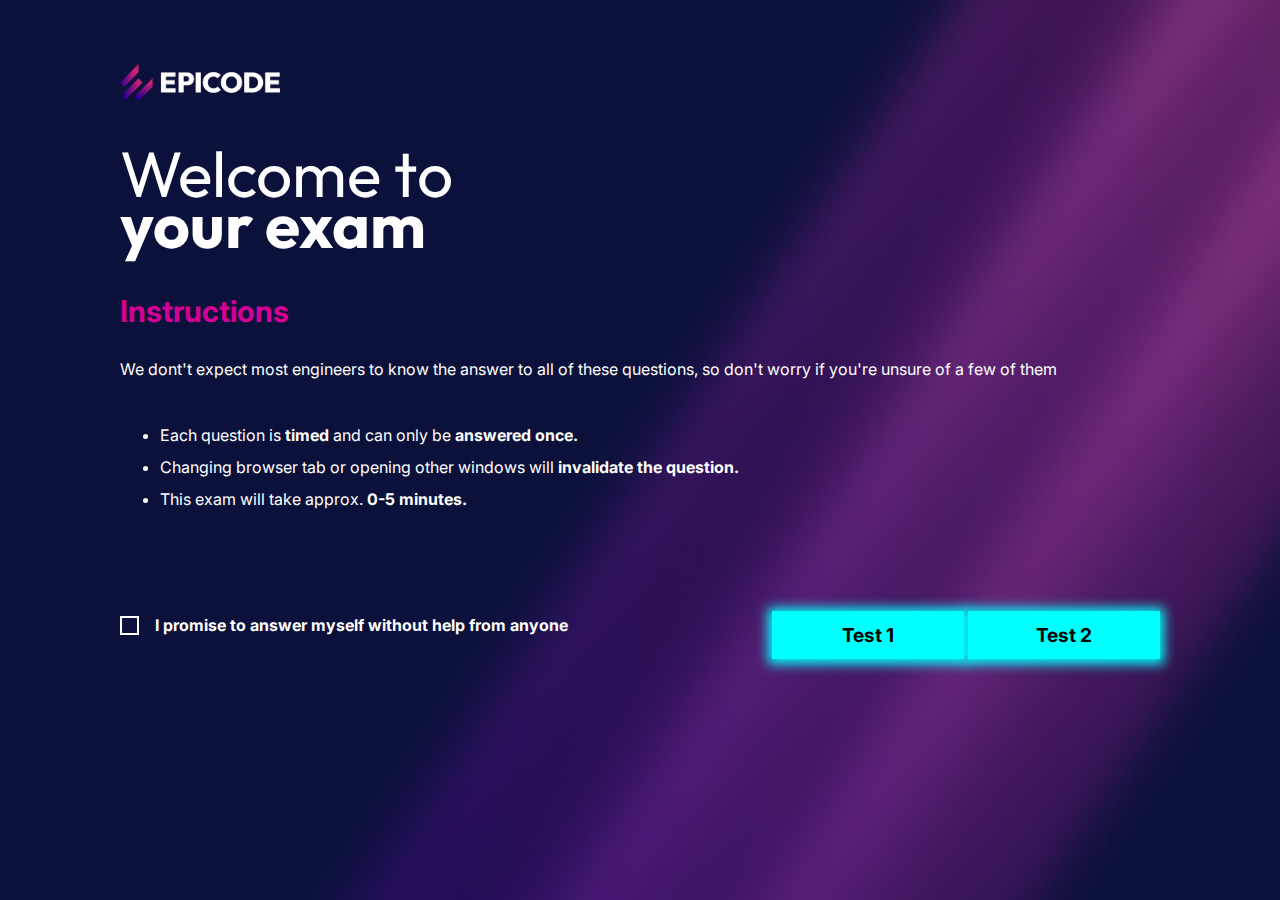
==== index.html @ 9080ef87 "questionario 2" ====
<!DOCTYPE html>
<html lang="en">
  <head>
    <meta charset="UTF-8" />
    <meta name="viewport" content="width=device-width, initial-scale=1.0" />
    <link rel="stylesheet" href="./assets/css/index.css" />
    <link rel="preconnect" href="https://fonts.googleapis.com" />
    <link rel="preconnect" href="https://fonts.gstatic.com" crossorigin />
    <link
      href="https://fonts.googleapis.com/css2?family=Inter:wght@400;700&family=Outfit:wght@400;700&display=swap"
      rel="stylesheet"
    />
    <title>Quiz</title>
  </head>
  <body>
    <img
      id="Logo"
      src="./assets/img/epicode_logo.png"
      alt="Logo epicode_logo"
    />
    <header>
      <h1 class="title"><span>Welcome to</span><br />your exam</h1>
    </header>
    <main>
      <p id="istruzioni">Instructions</p>
      <p>
        We dont't expect most engineers to know the answer to all of these
        questions, so don't worry if you're unsure of a few of them
      </p>
      <ul>
        <li>
          Each question is <b>timed</b> and can only be <b>answered once.</b>
        </li>
        <li>
          Changing browser tab or opening other windows will
          <b>invalidate the question.</b>
        </li>
        <li>This exam will take approx. <b>0-5 minutes.</b></li>
      </ul>
      <form action="">
        <div id="check">
          <input type="checkbox" id="checkbox_input" required /><label for="checkbox_input"></label><b>I promise to answer myself without help from anyone</label>
        </div>
        <div>
          <a href="./questionario.html"><button id="button" type="submit">Test 1</button></a>
          <a href="./questionario2.html"><button id="button2" type="submit">Test 2</button></a>
        </div>
      </form>
    </main>
    <script>
      // Bottone che porta alle domande e controlla la checkbox
      document.addEventListener("DOMContentLoaded", function () {
        document.getElementById("button").addEventListener("click", function (event) {
          event.preventDefault();
          const checkbox = document.getElementById("checkbox_input");
          if (!checkbox.checked) {
            alert("Premi il tasto stronzo");
          } else {
            window.location.href = "./questionario.html";
          }
        });
      });
      document.addEventListener("DOMContentLoaded", function () {
        document.getElementById("button2").addEventListener("click", function (event) {
          event.preventDefault();
          const checkbox = document.getElementById("checkbox_input");
          if (!checkbox.checked) {
            alert("Premi il tasto stronzo");
          } else {
            window.location.href = "./questionario2.html";
          }
        });
      });
    </script>
  </body>
</html>
---- assets/css/index.css ----
/*+++++++++++++++++ IMPOSTAZIONI GENERALI ++++++++++++++++++++++*/

body {
  background-image: url("../img/bg.jpg");
  background-repeat: no-repeat;
  background-size: cover;
  color: white;
  font-family: "Inter", sans-serif;
  margin: 0 7.5rem;
}

/* ++++++++++++++++ MEDIA QUERY ++++++++++++++++ */
/* Per adattare a vari dispositivi, fino a tablet */

@media (max-width: 1024px) {
  body {
    margin: 0 2rem;
  }

  .title {
    font-size: 1.5em;
  }
  form {
    margin-top: 2rem;
    display: flex;
    flex-direction: column;
    align-items: center;
  }
}

#button {
  width: 100%;
  padding: 0.5rem; /* Add padding to the button */
  margin-top: 1rem; /* Increase the margin between the input and button */
}

/*++++++++++++++++ HEADER +++++++++++++++++++++++*/

.title {
  font-size: 4em;
  line-height: 80%;
  font-family: "Outfit", sans-serif;
}
h1 span {
  font-weight: lighter;
}
#Logo {
  width: 10%;
  margin-top: 4rem;
  min-width: 10rem;
  height: 5%;
}
#istruzioni {
  color: #d20094;
  font-size: 30px;
  font-weight: bold;
}
.logo-timer-container {
  display: flex;
  justify-content: space-between;
}
/*+++++++++++++++++ LISTA ++++++++++++++++++++++*/
ul {
  margin-top: 2.5rem;
}
li {
  line-height: 2rem;
}

/*+++++++++++++++++ BOTTONI ++++++++++++++++++++++*/

#button, #button2 {
  box-shadow: 0px 1px 11px 4px #00ffff;
  background: linear-gradient(to bottom, #00ffff 5%, #00ffff 100%);
  background-color: #00ffff;
  display: inline-block;
  cursor: pointer;
  border: none;
  width: 12rem;
  height: 3rem;
  font-family: "Inter", sans-serif;
  font-size: 1.2rem;
  font-weight: bold;
}
#button:hover, #button2:hover {
  background: linear-gradient(to bottom, #00ffff 5%, #00ffff 100%);
  background-color: #00ffff36;
}
#button:active, #button2:active {
  position: relative;
  top: 1px;
}

#multiplo {
  display: flex;
  flex-direction: column;
  align-items: center;
}

.stileBottoni {
  width: 20rem;
  height: 4rem;
  border-radius: 30px;
  margin: 1em;
  background-color: rgba(255, 255, 255, 0.13);
  color: white;
  font-family: "Outfit", sans-serif;
  font-weight: bold;
  border-color: white;
  border: none;
  -webkit-box-shadow: 0px -2px 1px 1px rgba(255, 255, 255, 1);
  -moz-box-shadow: 0px -2px 1px 1px rgba(255, 255, 255, 1);
  box-shadow: 0px -2px 1px 1px rgba(255, 255, 255, 1);
  cursor: pointer;
  font-size: 1em;
}
.stileBottoni:hover {
  background: rgb(119, 1, 93);
  background: linear-gradient(
    0deg,
    rgba(119, 1, 93, 1) 0%,
    rgba(210, 0, 148, 1) 100%
  );
}
/*+++++++++++++++++++ DOMANDE +++++++++++++++++++++*/
.stilep {
  font-size: 2.5em;
  font-weight: bold;
  margin-bottom: 2em;
  margin-top: 0;
  font-family: "Outfit", sans-serif;
}
#container {
  align-items: center;
  margin: 0 25%;
  text-align: center;
}
#numeroColorato {
  color: #d20094;
}
#questionCounter {
  font-size: 1.5em;
  text-align: center;
  margin-top: 3em;
  margin-bottom: 3em;
}
/*+++++++++++++ FOOTER +++++++++++++++*/
form {
  margin-top: 5rem;
  display: flex;
  justify-content: space-between;
  align-items: center;
}

/*+++++++++++++++CHECKBOX +++++++++++++*/
input[type="checkbox"] {
  display: none;
}

label {
  display: inline-block;
  vertical-align: middle;
  cursor: pointer;
}

label:before {
  content: "";
  display: inline-block;
  width: 15px;
  height: 15px;
  border: 2.5px solid white;
  vertical-align: middle;
  margin-right: 1em;
  margin-bottom: 0.2em;
}

input[type="checkbox"]:checked + label:before {
  content: "\2713"; /* unicode per la v di checked*/
  text-align: center;
  line-height: 15px;
  color: white;
}

/*+++++++++++++++++ RESULTS ++++++++++++++++++++++*/

#rateUs {
  box-shadow: 0px 1px 11px 4px #00ffff;
  background-color: transparent;
  display: inline-block;
  cursor: pointer;
  border: 2px solid white;
  width: 12rem;
  height: 3rem;
  font-family: "Inter", sans-serif;
  font-size: 1.2rem;
  font-weight: bold;
  color: white;
  margin-top: 3em;
}

.diGravita{
  text-align: center;
  margin-bottom: 0;
}

#resultsContainer {
  display: flex;
  justify-content: space-around;
}

.results {
  font-size: 3.5em;
}
 #correct {
  text-align: left;
 }
 #wrong {
  text-align: right;
 }
p.diGravita {
  font-size: 2em;
  margin-top: 5px;
}

/*+++++++++++++++++ FEEDBACK ++++++++++++++++++++++*/

/* stili generali feedback */

#formFeedback {
  margin-top: 1.5rem;
  display: flex;
  flex-direction: column;
  align-items: center;
  text-align: center;
}

.feedbackH1, .feedbackP {
  text-align: center;
}

.feedbackH1 {
  margin-top:5rem;
}

.feedbackP {
  font-size:30px;
  margin-bottom:30px;
}

#star-container {
  margin-bottom: 3rem;
}

#star-container .star {
  margin-right: 0.6rem
}

/* colore per le stelle all'hover del mouse */

.star:hover path {
  fill: #00ffff;
}

/*  stile input feedback */

.feedbackInput {
  width: 70%;
  border: none;
  border-bottom: 2px solid #9c29c2;
  background: transparent;
  color: #5f606e;
  margin-top:0.5rem;
  margin-bottom: 2.5rem;
  padding: 5px;
  box-sizing: border-box;
}

/* stile placeholder dell'input feedback  e del text che scriviamo dentro */


.feedbackInput::placeholder{
font-size: 1.2rem;
text-indent: 4.5%;
}

.feedbackInput[type="text"]{
  text-indent: 4.5%;
  color: #7b7c8f;
  font-size: larger;
}

/* tolgo il bordo bianco intorno all'input feedback quando cliccato */

.feedbackInput:focus {
  outline: none; /
}

/* aggiungo margin bottom al bottone del feedback */

.feedbackBtn{
  margin-bottom:6rem;
}

.correct-feedback {
  color: green;
}

.wrong-feedback {
  color: red;
}

#feedbackContainer{
  text-align: center;
  margin-top: 2em;
}
.fraCheCagaIlCazzo{
  color: rgba(255, 255, 255, 0.623);
}
#azzurro{
  color: #00ffff;
}
#viola{
  color: #d20094;
}
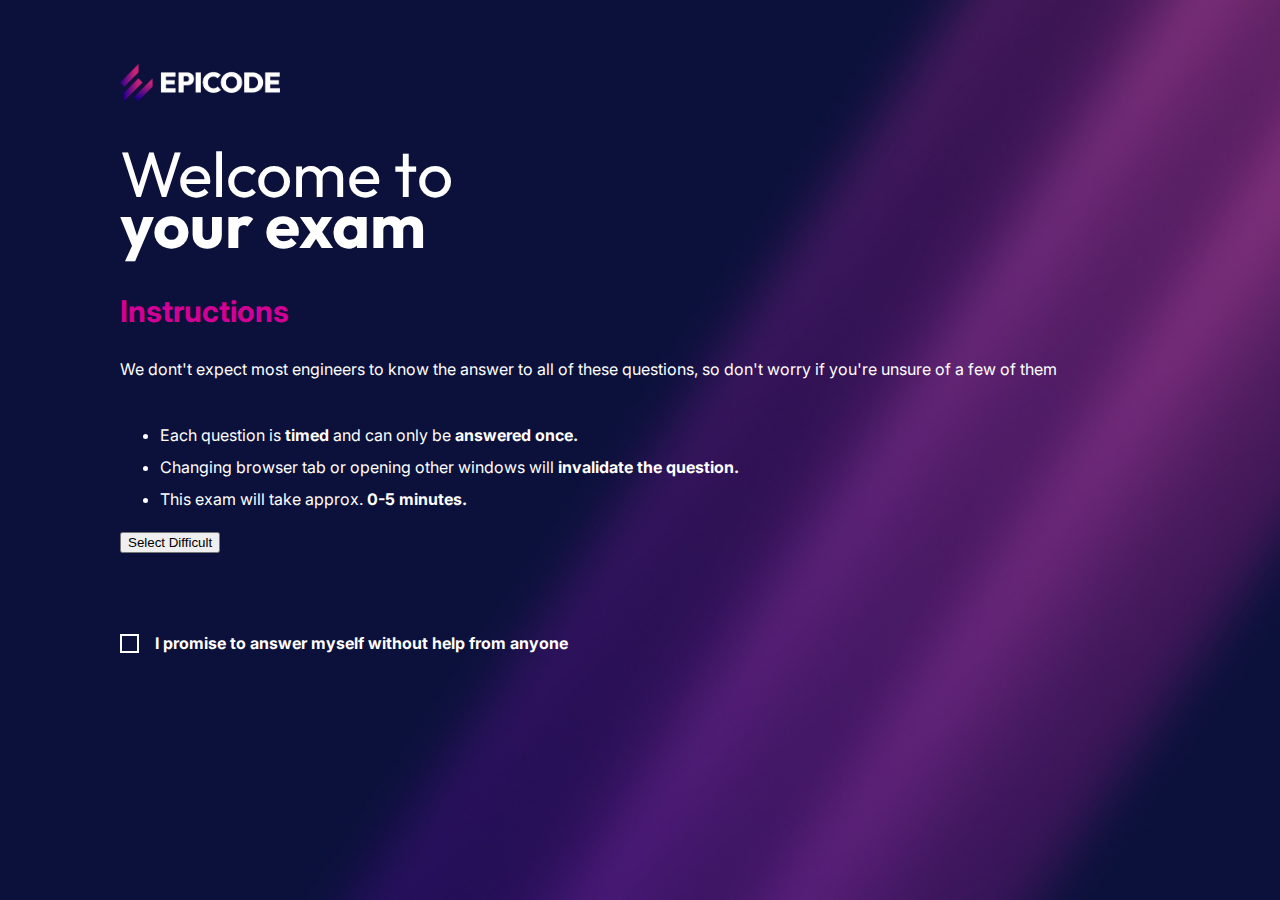
==== commit 5ef7c10d: "antonio ha finito le sue cose" ====
--- a/index.html
+++ b/index.html
@@ -37,13 +37,22 @@
         </li>
         <li>This exam will take approx. <b>0-5 minutes.</b></li>
       </ul>
+
+      <div class="dropdown">
+        <button class="dropbtn">Select Difficult</button>
+        <div class="dropdown-content">
+            <a href="#" onclick="mostraBottone('button')">EASY</a>
+            <a href="#" onclick="mostraBottone('button2')">HARD</a>
+        </div>
+    </div>
+
       <form action="">
         <div id="check">
           <input type="checkbox" id="checkbox_input" required /><label for="checkbox_input"></label><b>I promise to answer myself without help from anyone</label>
         </div>
         <div>
-          <a href="./questionario.html"><button id="button" type="submit">Test 1</button></a>
-          <a href="./questionario2.html"><button id="button2" type="submit">Test 2</button></a>
+          <a href="./questionario.html"><button id="button" style="display: none;" type="submit">Easy Test</button></a>
+          <a href="./questionario2.html"><button id="button2" style="display: none;" type="submit">Hard Test</button></a>
         </div>
       </form>
     </main>
@@ -71,6 +80,20 @@
           }
         });
       });
+      var bottoneAttuale = null;
+
+function mostraBottone(idBottone) {
+    // Nascondi il bottone attualmente visibile
+    if (bottoneAttuale) {
+        document.getElementById(bottoneAttuale).style.display = 'none';
+    }
+
+    // Mostra il nuovo bottone
+    document.getElementById(idBottone).style.display = 'block';
+
+    // Aggiorna il bottone attuale
+    bottoneAttuale = idBottone;
+}
     </script>
   </body>
 </html>
--- a/assets/css/index.css
+++ b/assets/css/index.css
@@ -321,4 +321,33 @@
 }
 #viola{
   color: #d20094;
+}
+
+.dropdown {
+  position: relative;
+  display: inline-block;
+}
+
+.dropdown-content {
+  display: none;
+  position: absolute;
+  background-color: #f9f9f9;
+  min-width: 160px;
+  box-shadow: 0px 8px 16px 0px rgba(0,0,0,0.2);
+  z-index: 1;
+}
+
+.dropdown-content a {
+  color: black;
+  padding: 12px 16px;
+  text-decoration: none;
+  display: block;
+}
+
+.dropdown-content a:hover {
+  background-color: #f1f1f1;
+}
+
+.dropdown:hover .dropdown-content {
+  display: block;
 }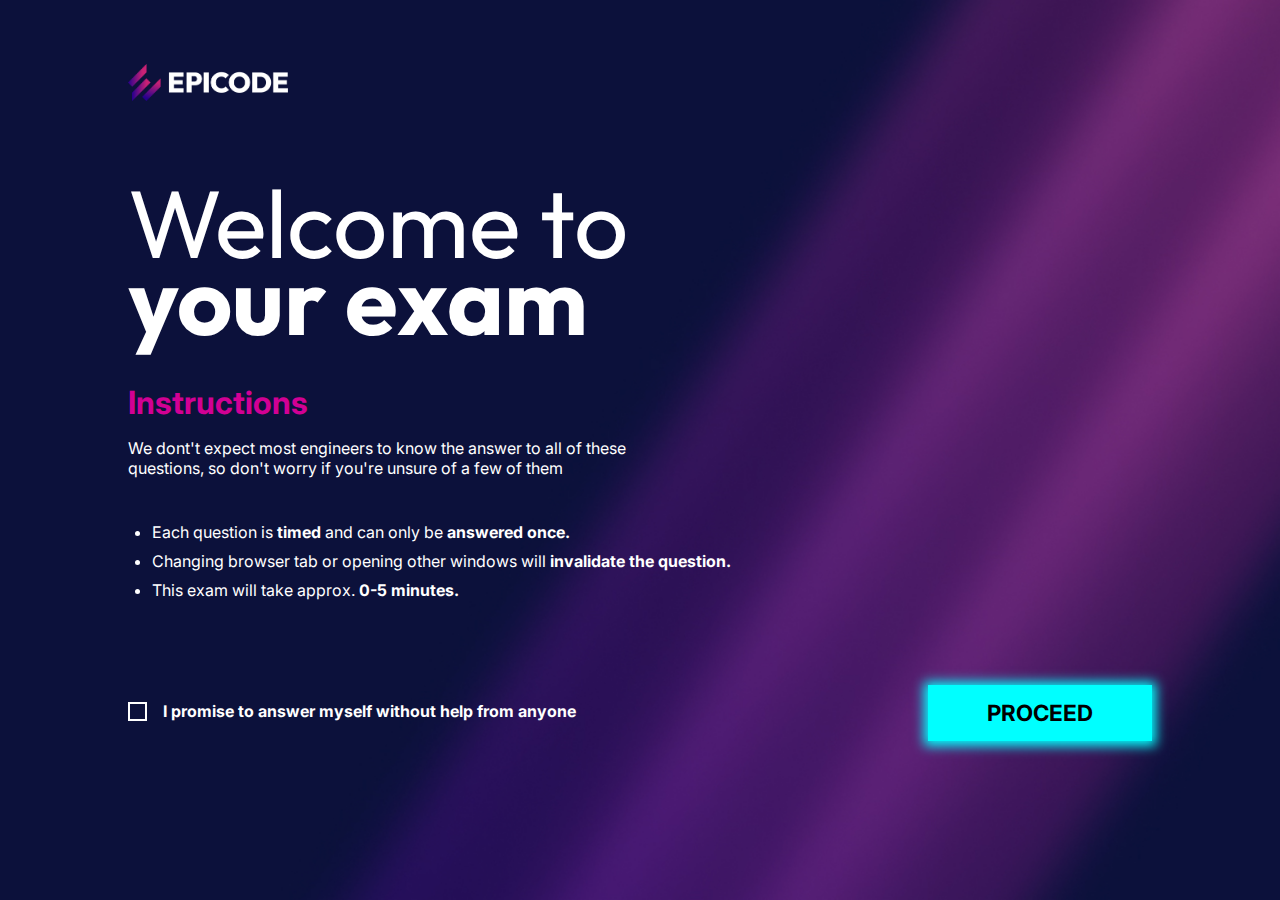
==== commit 8c6ead6c: "branch melissa" ====
--- a/index.html
+++ b/index.html
@@ -13,18 +13,20 @@
     <title>Quiz</title>
   </head>
   <body>
+    <div class="logoDiv">
     <img
       id="Logo"
       src="./assets/img/epicode_logo.png"
       alt="Logo epicode_logo"
     />
+  </div>
     <header>
       <h1 class="title"><span>Welcome to</span><br />your exam</h1>
     </header>
     <main>
       <p id="istruzioni">Instructions</p>
       <p>
-        We dont't expect most engineers to know the answer to all of these
+        We dont't expect most engineers to know the answer to all of these <br>
         questions, so don't worry if you're unsure of a few of them
       </p>
       <ul>
@@ -37,63 +39,26 @@
         </li>
         <li>This exam will take approx. <b>0-5 minutes.</b></li>
       </ul>
-
-      <div class="dropdown">
-        <button class="dropbtn">Select Difficult</button>
-        <div class="dropdown-content">
-            <a href="#" onclick="mostraBottone('button')">EASY</a>
-            <a href="#" onclick="mostraBottone('button2')">HARD</a>
-        </div>
-    </div>
-
       <form action="">
         <div id="check">
           <input type="checkbox" id="checkbox_input" required /><label for="checkbox_input"></label><b>I promise to answer myself without help from anyone</label>
         </div>
         <div>
-          <a href="./questionario.html"><button id="button" style="display: none;" type="submit">Easy Test</button></a>
-          <a href="./questionario2.html"><button id="button2" style="display: none;" type="submit">Hard Test</button></a>
+          <a href="./questionario.html"><button id="button" type="submit">PROCEED</button></a>
         </div>
       </form>
     </main>
     <script>
-      // Bottone che porta alle domande e controlla la checkbox
-      document.addEventListener("DOMContentLoaded", function () {
-        document.getElementById("button").addEventListener("click", function (event) {
-          event.preventDefault();
-          const checkbox = document.getElementById("checkbox_input");
-          if (!checkbox.checked) {
-            alert("Premi il tasto stronzo");
-          } else {
-            window.location.href = "./questionario.html";
-          }
-        });
-      });
-      document.addEventListener("DOMContentLoaded", function () {
-        document.getElementById("button2").addEventListener("click", function (event) {
-          event.preventDefault();
-          const checkbox = document.getElementById("checkbox_input");
-          if (!checkbox.checked) {
-            alert("Premi il tasto stronzo");
-          } else {
-            window.location.href = "./questionario2.html";
-          }
-        });
-      });
-      var bottoneAttuale = null;
-
-function mostraBottone(idBottone) {
-    // Nascondi il bottone attualmente visibile
-    if (bottoneAttuale) {
-        document.getElementById(bottoneAttuale).style.display = 'none';
-    }
-
-    // Mostra il nuovo bottone
-    document.getElementById(idBottone).style.display = 'block';
-
-    // Aggiorna il bottone attuale
-    bottoneAttuale = idBottone;
-}
+      // bottone che porta alle domande
+  document.getElementById("button").addEventListener("click", function (event) {
+  event.preventDefault();
+  const checkbox = document.getElementById("checkbox_input");
+  if (!checkbox.checked) {
+    alert("Premi il tasto stronzo");
+  } else {
+    window.location.href = "./questionario.html";
+  }
+}); 
     </script>
   </body>
 </html>
--- a/assets/css/index.css
+++ b/assets/css/index.css
@@ -6,54 +6,41 @@
   background-size: cover;
   color: white;
   font-family: "Inter", sans-serif;
-  margin: 0 7.5rem;
-}
-
-/* ++++++++++++++++ MEDIA QUERY ++++++++++++++++ */
-/* Per adattare a vari dispositivi, fino a tablet */
-
-@media (max-width: 1024px) {
-  body {
-    margin: 0 2rem;
-  }
-
-  .title {
-    font-size: 1.5em;
-  }
-  form {
-    margin-top: 2rem;
-    display: flex;
-    flex-direction: column;
-    align-items: center;
-  }
-}
-
-#button {
-  width: 100%;
-  padding: 0.5rem; /* Add padding to the button */
-  margin-top: 1rem; /* Increase the margin between the input and button */
+  font-size: 16px;
+  margin: 0 8rem;
+}
+
+h1 {
+  font-size:60px;
 }
 
 /*++++++++++++++++ HEADER +++++++++++++++++++++++*/
-
 .title {
-  font-size: 4em;
+  font-size: 6em; 
   line-height: 80%;
   font-family: "Outfit", sans-serif;
+  margin-bottom: 2.8rem;
+  
 }
 h1 span {
   font-weight: lighter;
 }
+
+.logoDiv {
+  margin-bottom: 5rem;
+}
+
 #Logo {
-  width: 10%;
+  width: 13%;
   margin-top: 4rem;
   min-width: 10rem;
   height: 5%;
 }
 #istruzioni {
   color: #d20094;
-  font-size: 30px;
-  font-weight: bold;
+  font-size:2rem; 
+  font-weight: bold;
+  margin-bottom: 1rem;
 }
 .logo-timer-container {
   display: flex;
@@ -62,31 +49,32 @@
 /*+++++++++++++++++ LISTA ++++++++++++++++++++++*/
 ul {
   margin-top: 2.5rem;
+  margin-left: -1rem;
 }
 li {
-  line-height: 2rem;
+  line-height: 1.8rem;
 }
 
 /*+++++++++++++++++ BOTTONI ++++++++++++++++++++++*/
 
-#button, #button2 {
+#button {
   box-shadow: 0px 1px 11px 4px #00ffff;
   background: linear-gradient(to bottom, #00ffff 5%, #00ffff 100%);
   background-color: #00ffff;
   display: inline-block;
   cursor: pointer;
   border: none;
-  width: 12rem;
-  height: 3rem;
+  width: 14rem;
+  height: 3.5rem;
   font-family: "Inter", sans-serif;
-  font-size: 1.2rem;
-  font-weight: bold;
-}
-#button:hover, #button2:hover {
+  font-size: 1.4rem;
+  font-weight: bold;
+}
+#button:hover {
   background: linear-gradient(to bottom, #00ffff 5%, #00ffff 100%);
   background-color: #00ffff36;
 }
-#button:active, #button2:active {
+#button:active {
   position: relative;
   top: 1px;
 }
@@ -112,7 +100,7 @@
   -moz-box-shadow: 0px -2px 1px 1px rgba(255, 255, 255, 1);
   box-shadow: 0px -2px 1px 1px rgba(255, 255, 255, 1);
   cursor: pointer;
-  font-size: 1em;
+  font-size: 1rem; /* Changed from 1em */
 }
 .stileBottoni:hover {
   background: rgb(119, 1, 93);
@@ -121,25 +109,27 @@
     rgba(119, 1, 93, 1) 0%,
     rgba(210, 0, 148, 1) 100%
   );
-}
+  border: 2px solid rgba(210, 0, 148, 1);
+}
+
+
 /*+++++++++++++++++++ DOMANDE +++++++++++++++++++++*/
 .stilep {
-  font-size: 2.5em;
-  font-weight: bold;
-  margin-bottom: 2em;
+  font-size: 3rem;
+  font-weight: bold;
   margin-top: 0;
   font-family: "Outfit", sans-serif;
 }
+
 #container {
-  align-items: center;
-  margin: 0 25%;
-  text-align: center;
-}
+ text-align: center;
+}
+
 #numeroColorato {
   color: #d20094;
 }
 #questionCounter {
-  font-size: 1.5em;
+  font-size: 2rem; 
   text-align: center;
   margin-top: 3em;
   margin-bottom: 3em;
@@ -184,32 +174,35 @@
 /*+++++++++++++++++ RESULTS ++++++++++++++++++++++*/
 
 #rateUs {
-  box-shadow: 0px 1px 11px 4px #00ffff;
+  box-shadow: 2px 1px 11px 6px #0015ff36;
   background-color: transparent;
   display: inline-block;
   cursor: pointer;
   border: 2px solid white;
-  width: 12rem;
-  height: 3rem;
+  width: 16.5rem;
+  height: 4.5rem;
   font-family: "Inter", sans-serif;
-  font-size: 1.2rem;
+  font-size: 1.4rem;
   font-weight: bold;
   color: white;
   margin-top: 3em;
-}
+  margin-left: 1.8rem;
+}
+
 
 .diGravita{
   text-align: center;
-  margin-bottom: 0;
+  margin-bottom: 3rem;
 }
 
 #resultsContainer {
   display: flex;
   justify-content: space-around;
-}
-
+  align-items: center;
+
+}
 .results {
-  font-size: 3.5em;
+  font-size: 3.5rem; /* Changed from 3.5em */
 }
  #correct {
   text-align: left;
@@ -218,9 +211,14 @@
   text-align: right;
  }
 p.diGravita {
-  font-size: 2em;
+  font-size: 2rem; /* Changed from 2em */
   margin-top: 5px;
 }
+
+h1.diGravita {
+  margin-bottom:0.8rem;
+}
+
 
 /*+++++++++++++++++ FEEDBACK ++++++++++++++++++++++*/
 
@@ -243,10 +241,9 @@
 }
 
 .feedbackP {
-  font-size:30px;
-  margin-bottom:30px;
-}
-
+  font-size: 2rem; /* Changed from 30px to 2rem */
+  margin-bottom: 30px;
+}
 #star-container {
   margin-bottom: 3rem;
 }
@@ -301,6 +298,14 @@
   margin-bottom:6rem;
 }
 
+/*  +++++++++++ CERCHIO TIMER QUESTIONARIO +++++++++++ */
+
+/* Aggiungi questa regola CSS per l'animazione del cerchio */
+.progress-circle {
+  stroke-dasharray: 1000;
+  stroke-dashoffset: 0;
+  transition: stroke-dashoffset 1s linear;
+}
 .correct-feedback {
   color: green;
 }
@@ -313,41 +318,31 @@
   text-align: center;
   margin-top: 2em;
 }
-.fraCheCagaIlCazzo{
+
+/*  +++++++++++ CERCHIO PERCENTUALI RESULTS +++++++++++ */
+
+.piccolo{
   color: rgba(255, 255, 255, 0.623);
-}
+  font-size: 1rem;
+  margin-top:2rem;
+}
+.textBig{
+  font-size: 1.4rem;
+  margin: -0.5rem;
+  }
 #azzurro{
   color: #00ffff;
+  line-height:normal;
 }
 #viola{
   color: #d20094;
-}
-
-.dropdown {
-  position: relative;
-  display: inline-block;
-}
-
-.dropdown-content {
-  display: none;
-  position: absolute;
-  background-color: #f9f9f9;
-  min-width: 160px;
-  box-shadow: 0px 8px 16px 0px rgba(0,0,0,0.2);
-  z-index: 1;
-}
-
-.dropdown-content a {
-  color: black;
-  padding: 12px 16px;
-  text-decoration: none;
-  display: block;
-}
-
-.dropdown-content a:hover {
-  background-color: #f1f1f1;
-}
-
-.dropdown:hover .dropdown-content {
-  display: block;
-}+  line-height: normal;
+}
+
+.domandeSuDieci {
+font-size: 1.4rem;
+}
+
+#wrong p, #correct p{
+  margin-bottom:-1.3rem;
+}
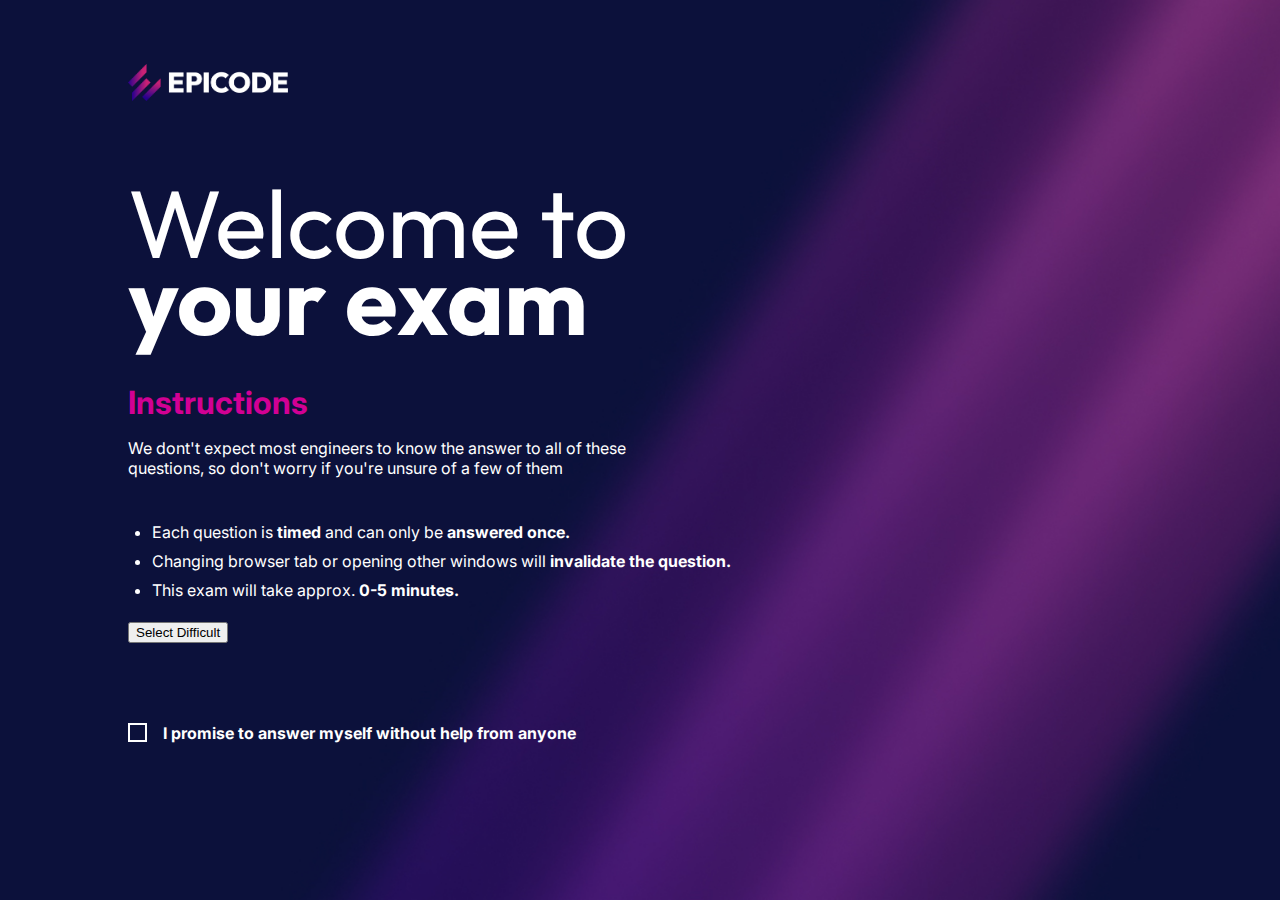
==== commit ecba8504: "Merge branch 'Melissa-test' into Antonio-che-bestemmia" ====
--- a/index.html
+++ b/index.html
@@ -39,26 +39,63 @@
         </li>
         <li>This exam will take approx. <b>0-5 minutes.</b></li>
       </ul>
+
+      <div class="dropdown">
+        <button class="dropbtn">Select Difficult</button>
+        <div class="dropdown-content">
+            <a href="#" onclick="mostraBottone('button')">EASY</a>
+            <a href="#" onclick="mostraBottone('button2')">HARD</a>
+        </div>
+    </div>
+
       <form action="">
         <div id="check">
           <input type="checkbox" id="checkbox_input" required /><label for="checkbox_input"></label><b>I promise to answer myself without help from anyone</label>
         </div>
         <div>
-          <a href="./questionario.html"><button id="button" type="submit">PROCEED</button></a>
+          <a href="./questionario.html"><button id="button" style="display: none;" type="submit">Easy Test</button></a>
+          <a href="./questionario2.html"><button id="button2" style="display: none;" type="submit">Hard Test</button></a>
         </div>
       </form>
     </main>
     <script>
-      // bottone che porta alle domande
-  document.getElementById("button").addEventListener("click", function (event) {
-  event.preventDefault();
-  const checkbox = document.getElementById("checkbox_input");
-  if (!checkbox.checked) {
-    alert("Premi il tasto stronzo");
-  } else {
-    window.location.href = "./questionario.html";
-  }
-}); 
+      // Bottone che porta alle domande e controlla la checkbox
+      document.addEventListener("DOMContentLoaded", function () {
+        document.getElementById("button").addEventListener("click", function (event) {
+          event.preventDefault();
+          const checkbox = document.getElementById("checkbox_input");
+          if (!checkbox.checked) {
+            alert("Premi il tasto stronzo");
+          } else {
+            window.location.href = "./questionario.html";
+          }
+        });
+      });
+      document.addEventListener("DOMContentLoaded", function () {
+        document.getElementById("button2").addEventListener("click", function (event) {
+          event.preventDefault();
+          const checkbox = document.getElementById("checkbox_input");
+          if (!checkbox.checked) {
+            alert("Premi il tasto stronzo");
+          } else {
+            window.location.href = "./questionario2.html";
+          }
+        });
+      });
+      var bottoneAttuale = null;
+
+function mostraBottone(idBottone) {
+    // Nascondi il bottone attualmente visibile
+    if (bottoneAttuale) {
+        document.getElementById(bottoneAttuale).style.display = 'none';
+    }
+
+    // Mostra il nuovo bottone
+    document.getElementById(idBottone).style.display = 'block';
+
+    // Aggiorna il bottone attuale
+    bottoneAttuale = idBottone;
+}
     </script>
   </body>
 </html>
--- a/assets/css/index.css
+++ b/assets/css/index.css
@@ -46,6 +46,9 @@
   display: flex;
   justify-content: space-between;
 }
+#timerText {
+  fill: white;
+}
 /*+++++++++++++++++ LISTA ++++++++++++++++++++++*/
 ul {
   margin-top: 2.5rem;
@@ -57,7 +60,7 @@
 
 /*+++++++++++++++++ BOTTONI ++++++++++++++++++++++*/
 
-#button {
+#button, #button2 {
   box-shadow: 0px 1px 11px 4px #00ffff;
   background: linear-gradient(to bottom, #00ffff 5%, #00ffff 100%);
   background-color: #00ffff;
@@ -70,11 +73,11 @@
   font-size: 1.4rem;
   font-weight: bold;
 }
-#button:hover {
+#button:hover, #button2:hover {
   background: linear-gradient(to bottom, #00ffff 5%, #00ffff 100%);
   background-color: #00ffff36;
 }
-#button:active {
+#button:active, #button2:active {
   position: relative;
   top: 1px;
 }
@@ -124,8 +127,7 @@
 #container {
  text-align: center;
 }
-
-#numeroColorato {
+.numeroColorato {
   color: #d20094;
 }
 #questionCounter {
@@ -297,13 +299,16 @@
 .feedbackBtn{
   margin-bottom:6rem;
 }
-
-/*  +++++++++++ CERCHIO TIMER QUESTIONARIO +++++++++++ */
-
 /* Aggiungi questa regola CSS per l'animazione del cerchio */
+.circle-container {
+  position: relative;
+}
+
 .progress-circle {
-  stroke-dasharray: 1000;
-  stroke-dashoffset: 0;
+  stroke-dasharray: 440;
+  stroke-dashoffset: 440;
+  transform: rotate(-90deg); /* Aggiunto per far partire l'animazione da 0° */
+  transform-origin: 50% 50%; /* Aggiunto per far partire l'animazione dal centro del cerchio */
   transition: stroke-dashoffset 1s linear;
 }
 .correct-feedback {
@@ -338,11 +343,38 @@
   color: #d20094;
   line-height: normal;
 }
-
 .domandeSuDieci {
 font-size: 1.4rem;
 }
-
 #wrong p, #correct p{
   margin-bottom:-1.3rem;
 }
+
+.dropdown {
+  position: relative;
+  display: inline-block;
+}
+
+.dropdown-content {
+  display: none;
+  position: absolute;
+  background-color: #f9f9f9;
+  min-width: 160px;
+  box-shadow: 0px 8px 16px 0px rgba(0,0,0,0.2);
+  z-index: 1;
+}
+
+.dropdown-content a {
+  color: black;
+  padding: 12px 16px;
+  text-decoration: none;
+  display: block;
+}
+
+.dropdown-content a:hover {
+  background-color: #f1f1f1;
+}
+
+.dropdown:hover .dropdown-content {
+  display: block;
+}
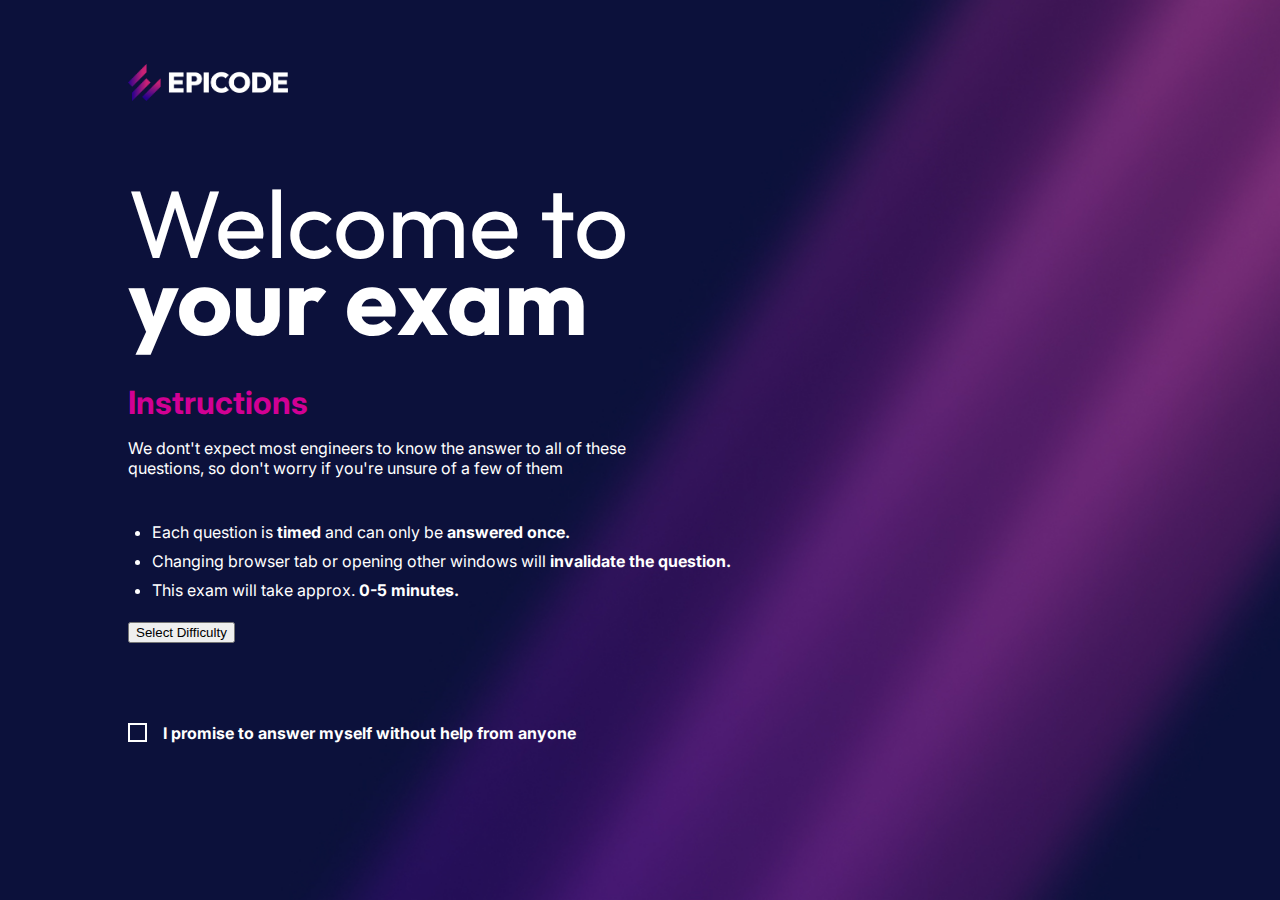
==== commit 9e8e01e2: "feedback e ortografia" ====
--- a/index.html
+++ b/index.html
@@ -41,7 +41,7 @@
       </ul>
 
       <div class="dropdown">
-        <button class="dropbtn">Select Difficult</button>
+        <button class="dropbtn">Select Difficulty</button>
         <div class="dropdown-content">
             <a href="#" onclick="mostraBottone('button')">EASY</a>
             <a href="#" onclick="mostraBottone('button2')">HARD</a>
--- a/assets/css/index.css
+++ b/assets/css/index.css
@@ -254,9 +254,9 @@
   margin-right: 0.6rem
 }
 
-/* colore per le stelle all'hover del mouse */
-
-.star:hover path {
+/* riempio anche le stelle che precedono quella su cui faccio l'hover -> si ricollega al forEach dello script di feedback.html */
+
+.star.hovered path {
   fill: #00ffff;
 }
 
@@ -350,6 +350,8 @@
   margin-bottom:-1.3rem;
 }
 
+/* +++++++++++++++++++++++ SEZIONE MENU' A TENDINA EASY / HARD +++++++++++++++++++++++ */
+
 .dropdown {
   position: relative;
   display: inline-block;
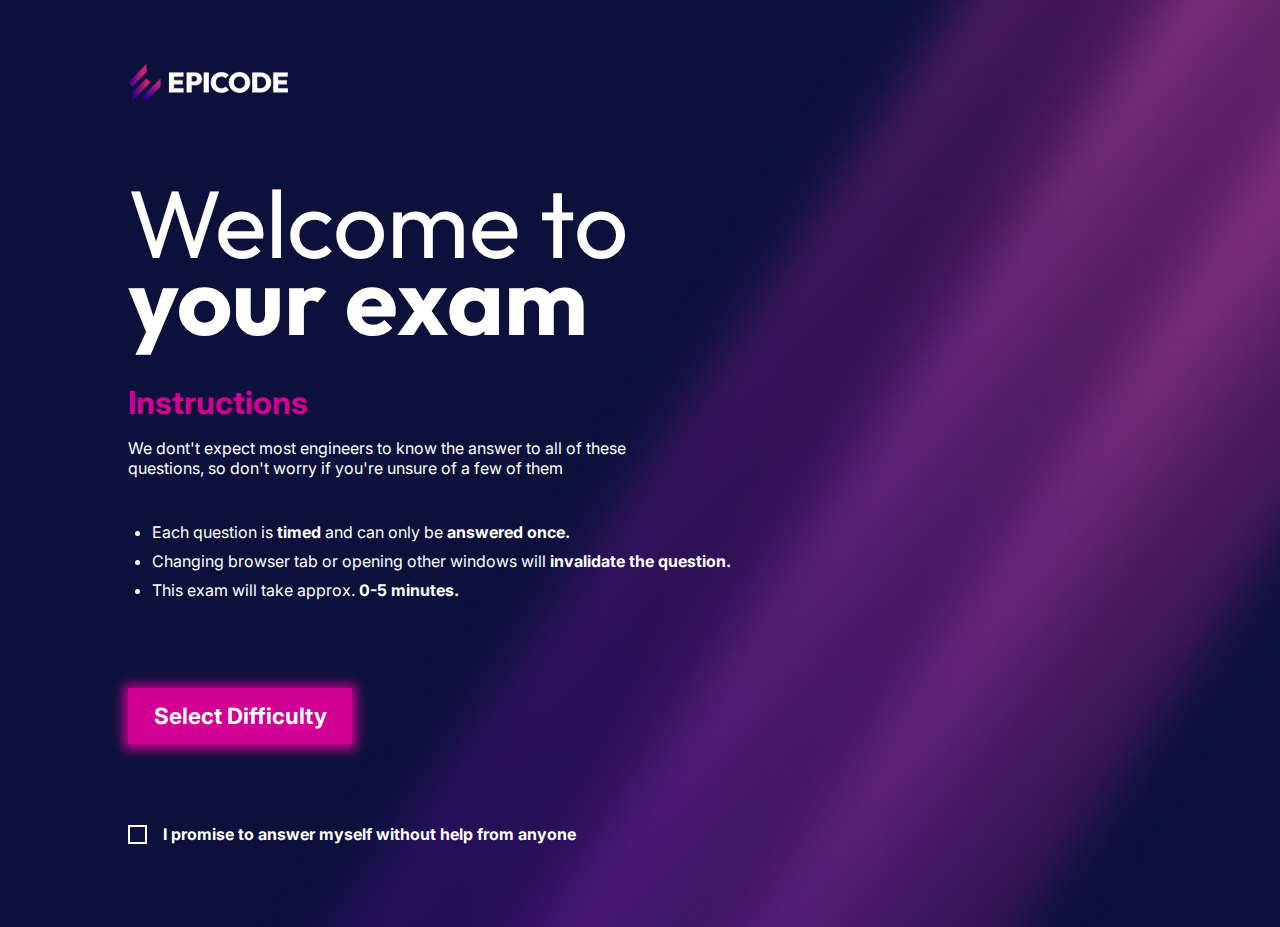
==== commit e070cb98: "commenti" ====
--- a/index.html
+++ b/index.html
@@ -39,7 +39,7 @@
         </li>
         <li>This exam will take approx. <b>0-5 minutes.</b></li>
       </ul>
-
+<!-- Qui abbiamo creato un menu a scomparsa che ci permette di selezionare quale questionario vogliamo effettuare -->
       <div class="dropdown">
         <button class="dropbtn">Select Difficulty</button>
         <div class="dropdown-content">
@@ -47,7 +47,7 @@
             <a href="#" onclick="mostraBottone('button2')">HARD</a>
         </div>
     </div>
-
+<!-- Qui abbiamo aggiunto una checkbox che manda un alert e non permette di proseguire se non viene checkata -->
       <form action="">
         <div id="check">
           <input type="checkbox" id="checkbox_input" required /><label for="checkbox_input"></label><b>I promise to answer myself without help from anyone</label>
@@ -59,7 +59,7 @@
       </form>
     </main>
     <script>
-      // Bottone che porta alle domande e controlla la checkbox
+      // Funzioni che portano alle domande e controllano le checkbox
       document.addEventListener("DOMContentLoaded", function () {
         document.getElementById("button").addEventListener("click", function (event) {
           event.preventDefault();
@@ -83,17 +83,13 @@
         });
       });
       var bottoneAttuale = null;
-
+// questa e' una funzione che nasconde i bottoni per i test e ne fa apparire a schermo solo uno per volta
 function mostraBottone(idBottone) {
-    // Nascondi il bottone attualmente visibile
     if (bottoneAttuale) {
         document.getElementById(bottoneAttuale).style.display = 'none';
     }
-
-    // Mostra il nuovo bottone
     document.getElementById(idBottone).style.display = 'block';
 
-    // Aggiorna il bottone attuale
     bottoneAttuale = idBottone;
 }
     </script>
--- a/assets/css/index.css
+++ b/assets/css/index.css
@@ -7,11 +7,23 @@
   color: white;
   font-family: "Inter", sans-serif;
   font-size: 16px;
-  margin: 0 8rem;
+  margin: 0 8rem 5rem 8rem;
 }
 
 h1 {
   font-size:60px;
+}
+
+@media (max-width: 1024px) {
+  #container {
+    margin: 0 10rem; /* Adjust the margin as needed for smaller screens */
+  }
+}
+
+@media (min-width: 1440px) {
+  #container {
+    margin: 0 30rem; /* Adjust the margin as needed for larger screens */
+  }
 }
 
 /*++++++++++++++++ HEADER +++++++++++++++++++++++*/
@@ -60,10 +72,10 @@
 
 /*+++++++++++++++++ BOTTONI ++++++++++++++++++++++*/
 
-#button, #button2 {
-  box-shadow: 0px 1px 11px 4px #00ffff;
-  background: linear-gradient(to bottom, #00ffff 5%, #00ffff 100%);
-  background-color: #00ffff;
+.dropbtn {
+  box-shadow: 0px 1px 11px 4px #d20094;
+  background: linear-gradient(to bottom, #d20094 5%, #d20094 100%);
+  background-color: #d20094;
   display: inline-block;
   cursor: pointer;
   border: none;
@@ -72,10 +84,31 @@
   font-family: "Inter", sans-serif;
   font-size: 1.4rem;
   font-weight: bold;
-}
-#button:hover, #button2:hover {
+  color: white;
+  margin-top: 3em;
+}
+
+#button, #button2 {
+  box-shadow: 0px 1px 11px 4px #00ffff;
   background: linear-gradient(to bottom, #00ffff 5%, #00ffff 100%);
-  background-color: #00ffff36;
+  background-color: #00ffff;
+  display: inline-block;
+  cursor: pointer;
+  border: none;
+  width: 14rem;
+  height: 3.5rem;
+  font-family: "Inter", sans-serif;
+  font-size: 1.4rem;
+  font-weight: bold;
+
+}
+#button:hover, #button2:hover{
+  background: linear-gradient(
+    0deg,
+    rgb(0, 197, 204) 0%,
+    rgb(47, 179, 255) 100%
+  );
+  color: white;
 }
 #button:active, #button2:active {
   position: relative;
@@ -113,6 +146,7 @@
     rgba(210, 0, 148, 1) 100%
   );
   border: 2px solid rgba(210, 0, 148, 1);
+  color: white;
 }
 
 
@@ -191,6 +225,9 @@
   margin-left: 1.8rem;
 }
 
+#rateUs:hover {
+  background-color: rgba(255, 255, 255, 0.2);
+}
 
 .diGravita{
   text-align: center;
@@ -374,9 +411,15 @@
 }
 
 .dropdown-content a:hover {
-  background-color: #f1f1f1;
+  background-color: #d20094;
+  font-weight: bold;
+  color: white;
 }
 
 .dropdown:hover .dropdown-content {
   display: block;
 }
+
+a {
+  text-decoration: none;
+}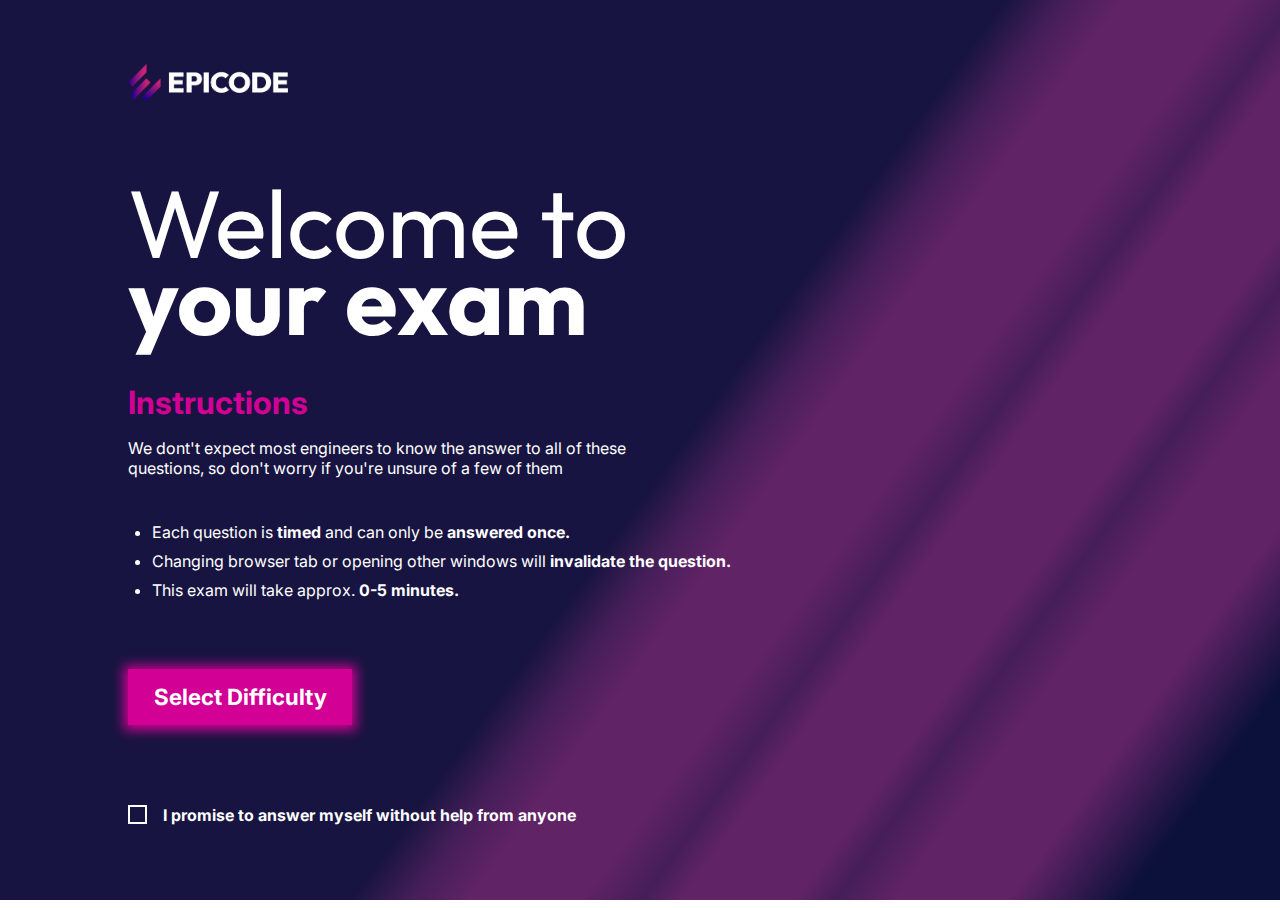
==== commit d2879eae: "prodotto finale" ====
--- a/index.html
+++ b/index.html
@@ -14,11 +14,11 @@
   </head>
   <body>
     <div class="logoDiv">
-    <img
+    <a href="https://epicode.com/it/"><img
       id="Logo"
       src="./assets/img/epicode_logo.png"
       alt="Logo epicode_logo"
-    />
+    /></a>
   </div>
     <header>
       <h1 class="title"><span>Welcome to</span><br />your exam</h1>
@@ -65,7 +65,7 @@
           event.preventDefault();
           const checkbox = document.getElementById("checkbox_input");
           if (!checkbox.checked) {
-            alert("Premi il tasto stronzo");
+            alert("Make sure the checkbox is selected");
           } else {
             window.location.href = "./questionario.html";
           }
@@ -76,7 +76,7 @@
           event.preventDefault();
           const checkbox = document.getElementById("checkbox_input");
           if (!checkbox.checked) {
-            alert("Premi il tasto stronzo");
+            alert("Make sure the checkbox is selected");
           } else {
             window.location.href = "./questionario2.html";
           }
--- a/assets/css/index.css
+++ b/assets/css/index.css
@@ -1,30 +1,24 @@
 /*+++++++++++++++++ IMPOSTAZIONI GENERALI ++++++++++++++++++++++*/
 
 body {
-  background-image: url("../img/bg.jpg");
-  background-repeat: no-repeat;
-  background-size: cover;
   color: white;
   font-family: "Inter", sans-serif;
   font-size: 16px;
   margin: 0 8rem 5rem 8rem;
+  background: rgb(12,17,59);
+  background: linear-gradient(306deg, rgba(12,17,59,1) 8%, rgba(96,35,101,1) 14%, rgba(96,35,101,1) 20%, rgba(69,30,88,1) 23%, rgba(96,35,101,1) 25%, rgba(96,35,101,1) 31%, rgba(69,30,88,1) 33%, rgba(96,35,101,1) 36%, rgba(96,35,101,1) 42%, rgba(69,30,88,1) 45%, rgba(24,20,65,1) 48%);
+  background-size: cover;
+  background-attachment: fixed;
 }
 
 h1 {
   font-size:60px;
 }
 
-@media (max-width: 1024px) {
-  #container {
-    margin: 0 10rem; /* Adjust the margin as needed for smaller screens */
-  }
-}
-
-@media (min-width: 1440px) {
-  #container {
-    margin: 0 30rem; /* Adjust the margin as needed for larger screens */
-  }
-}
+#container {
+  text-align: center;
+  margin: 0 10%;
+ }
 
 /*++++++++++++++++ HEADER +++++++++++++++++++++++*/
 .title {
@@ -65,7 +59,9 @@
 ul {
   margin-top: 2.5rem;
   margin-left: -1rem;
-}
+  margin-bottom: 4rem;
+}
+
 li {
   line-height: 1.8rem;
 }
@@ -85,7 +81,6 @@
   font-size: 1.4rem;
   font-weight: bold;
   color: white;
-  margin-top: 3em;
 }
 
 #button, #button2 {
@@ -158,9 +153,6 @@
   font-family: "Outfit", sans-serif;
 }
 
-#container {
- text-align: center;
-}
 .numeroColorato {
   color: #d20094;
 }
